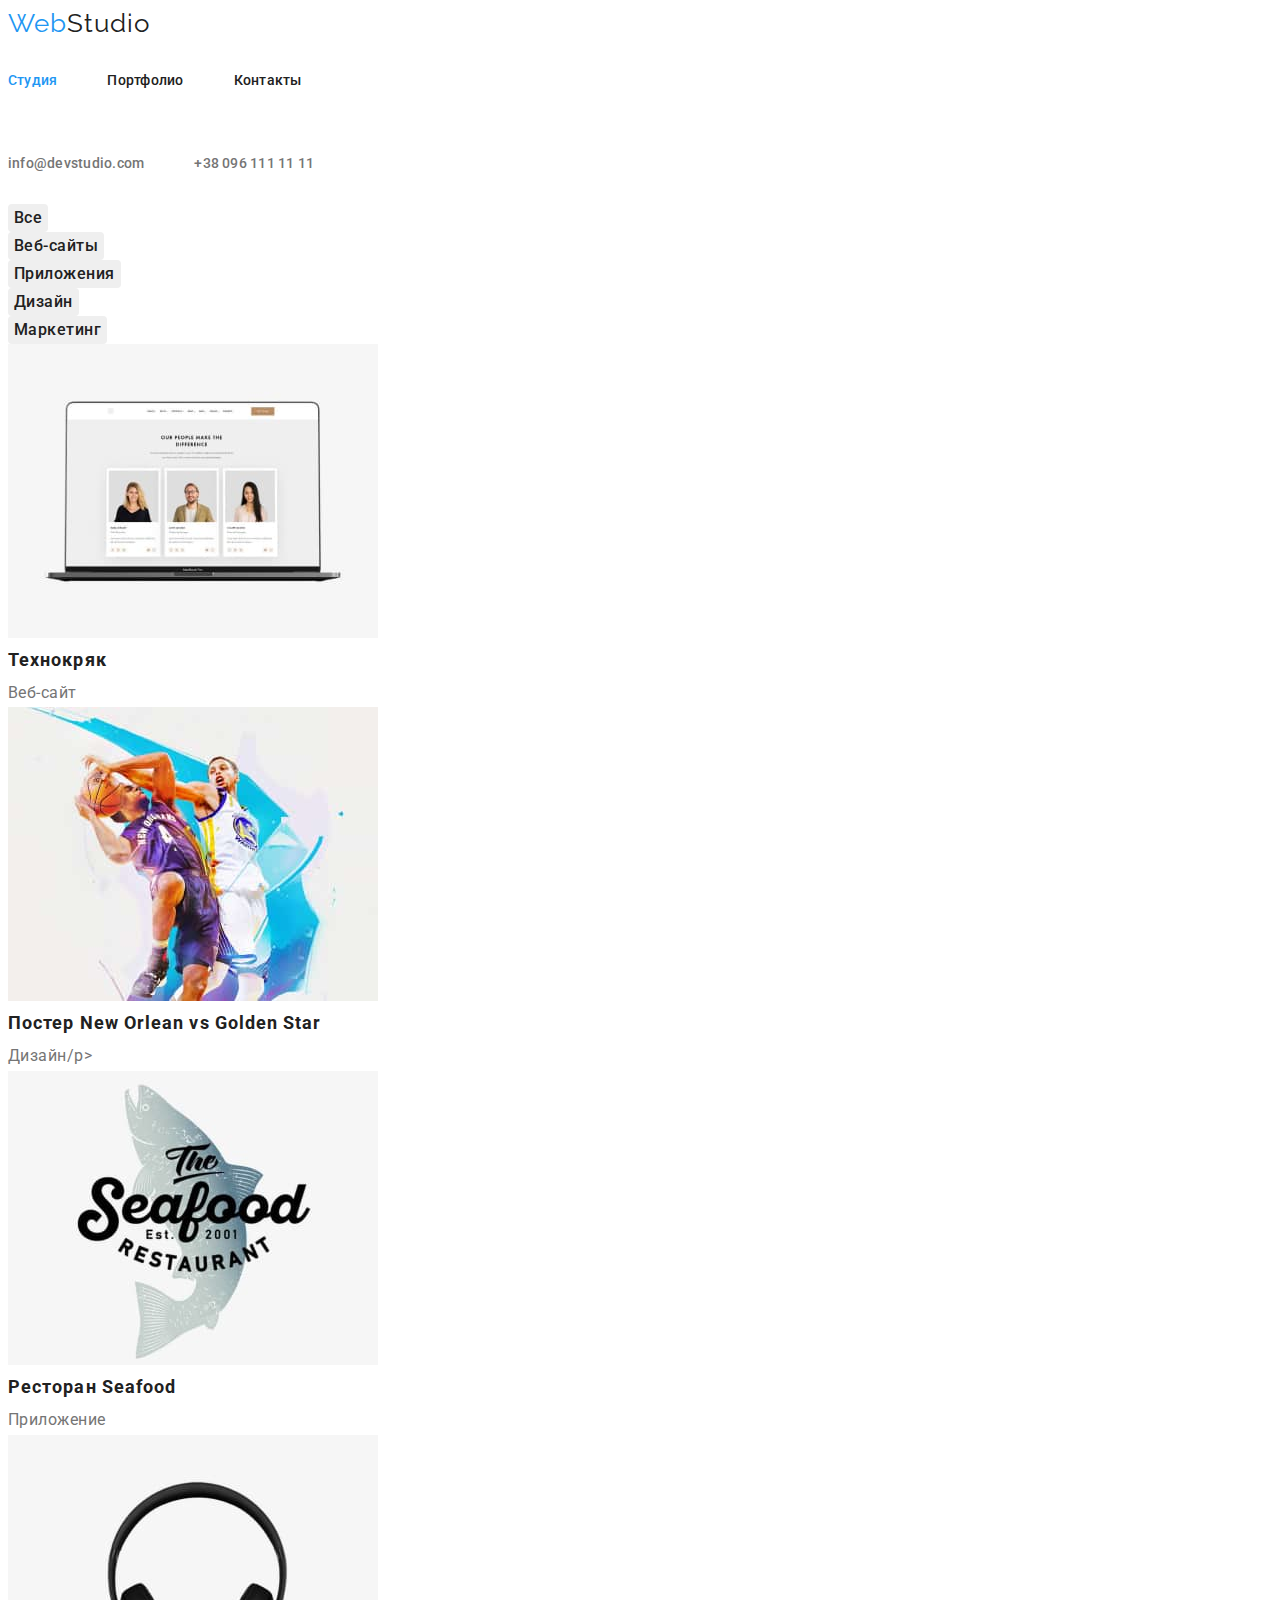
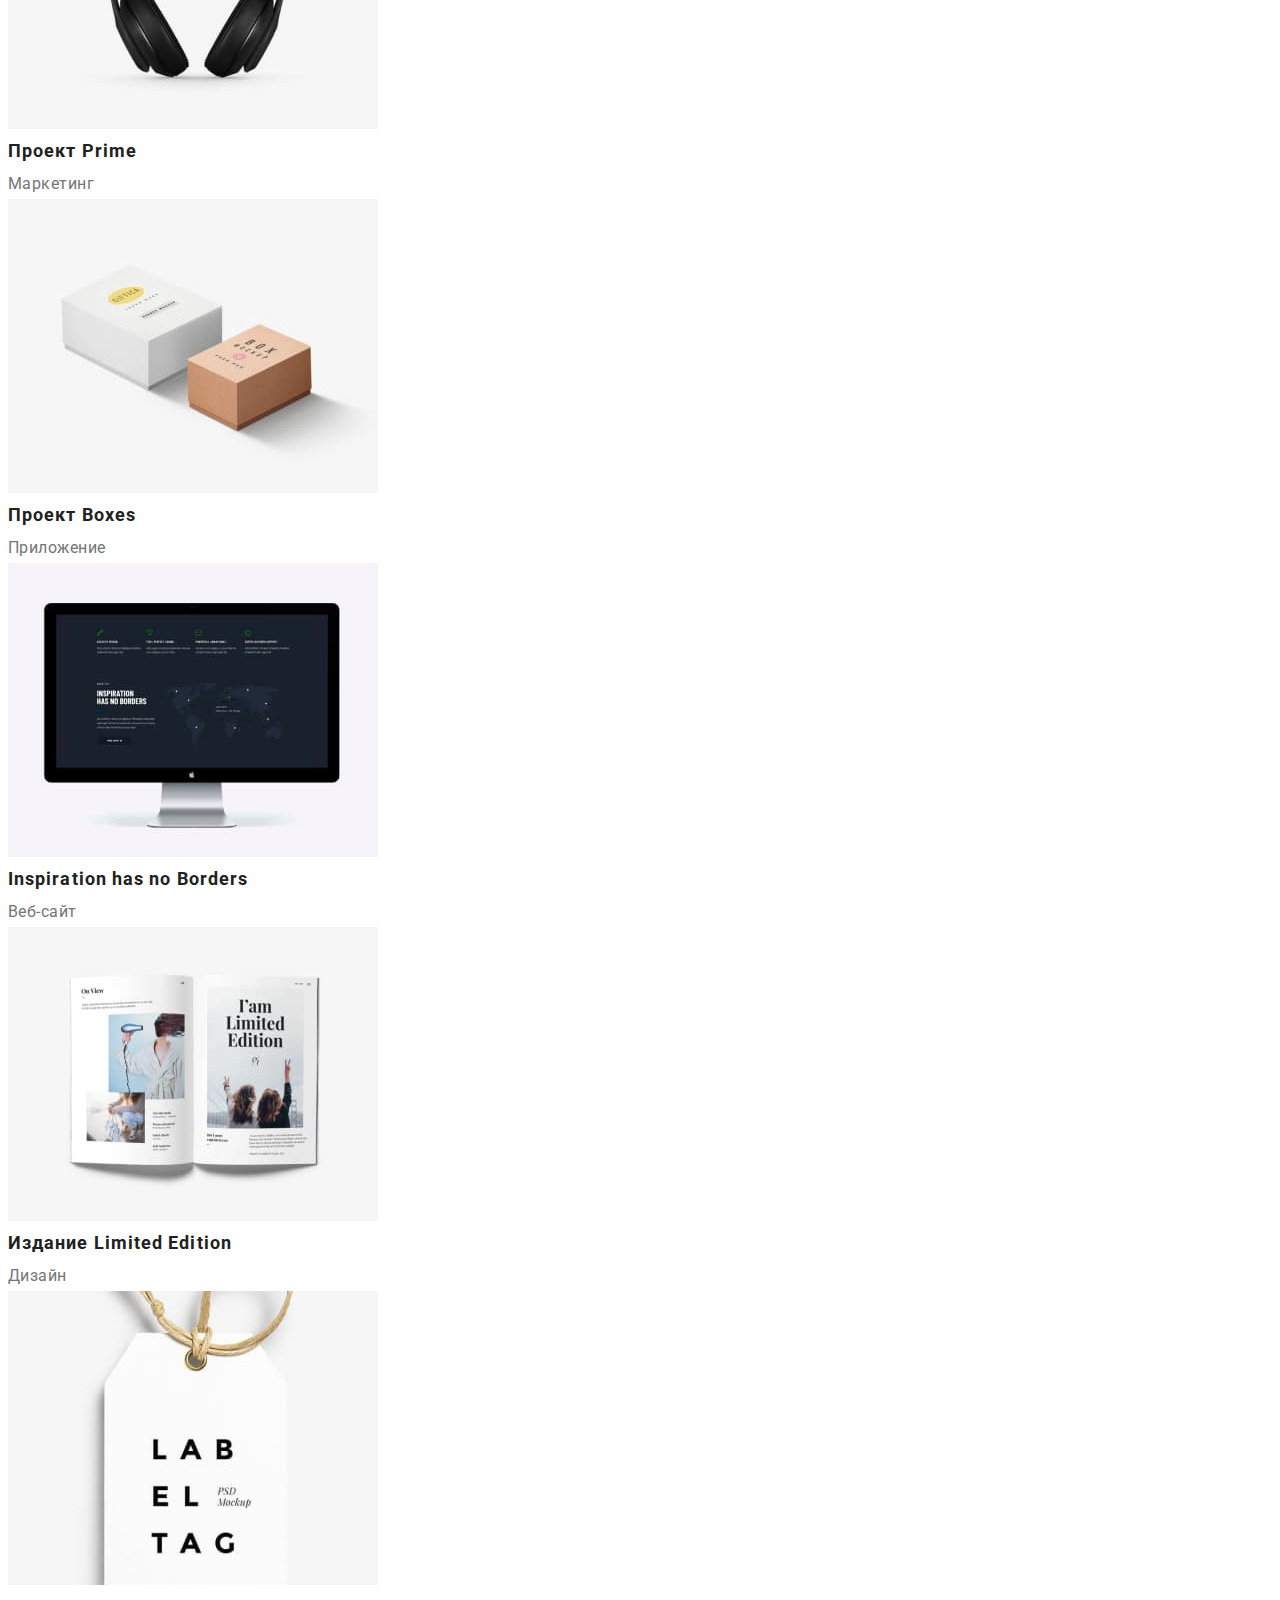
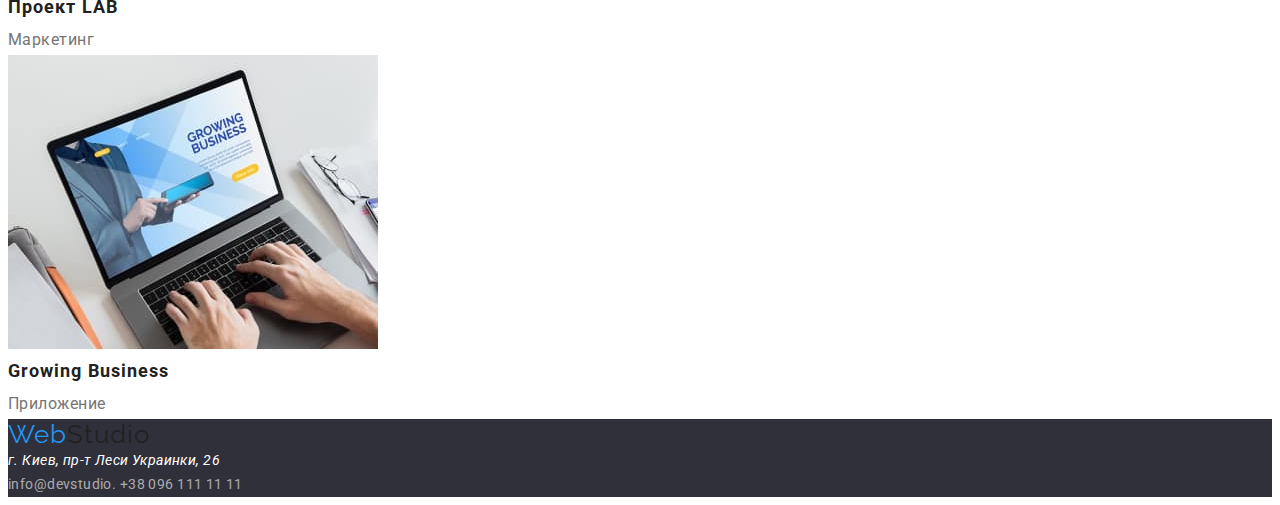
==== portfolio.html @ 4e81f235 "позиционирует первые 2 секции" ====
<!DOCTYPE html>
<html lang="en">
  <head>
    <meta charset="UTF-8" />
    <meta name="viewport" content="width=device-width, initial-scale=1.0" />
    <title>portfolio</title>
    <link rel="preconnect" href="https://fonts.googleapis.com" />
    <link rel="preconnect" href="https://fonts.gstatic.com" crossorigin />
    <link
      href="https://fonts.googleapis.com/css2?family=Raleway:wght@700&family=Roboto:wght@400;500;700;900&display=swap"
      rel="stylesheet"
    />
    <link rel="stylesheet" href="./css/styles.css" />
  </head>
  <body>
    <!-- herder -->
    <header>
      <a href="" class="logo"><span class="logo-accent">Web</span>Studio</a>
      <ul class="nav-list">
        <li class="nav-item">
          <a href="./index.html" class="nav-link current">Студия</a>
        </li>
        <li class="nav-item">
          <a href="./portfolio.html" class="nav-link">Портфолио</a>
        </li>
        <li class="nav-item"><a href="" class="nav-link">Контакты</a></li>
      </ul>
      <ul class="contacts-list">
        <li class="contacts-item">
          <a href="mailto:info@devstudio.com" class="header-link"
            >info@devstudio.com</a
          >
        </li>
        <li class="contacts-item">
          <a href="tel:+380961111111" class="header-link">+38 096 111 11 11</a>
        </li>
      </ul>
    </header>
    <!-- button filter list -->
    <main>
      <section>
        <ul class="filter-btn-list">
          <li class="filter-btn-item">
            <button type="button" class="filter-btn">Все</button>
          </li>
          <li class="filter-btn-item">
            <button type="button" class="filter-btn">Веб-сайты</button>
          </li>
          <li class="filter-btn-item">
            <button type="button" class="filter-btn">Приложения</button>
          </li>
          <li class="filter-btn-item">
            <button type="button" class="filter-btn">Дизайн</button>
          </li>
          <li class="filter-btn-item">
            <button type="button" class="filter-btn">Маркетинг</button>
          </li>
        </ul>
        <!-- product of work -->
        <h1 hidden>product of work</h1>
        <ul class="product-list">
          <li class="product-item">
            <a href="" class="product-link"
              ><img
                class="product-img"
                src="./images/techno.jpg"
                alt="ноутбук с фотографиями"
                width="370"
              />
              <h2 class="product-title">Технокряк</h2>
              <p class="product-text">Веб-сайт</p></a
            >
          </li>
          <li class="product-item">
            <a href="" class="product-link">
              <img
                class="product-img"
                src="./images/poster.jpg"
                alt="постер с басскетболистами"
                width="370"
              />
              <h2 class="product-title">Постер New Orlean vs Golden Star</h2>
              <p class="product-text">Дизайн/p></p></a
            >
          </li>

          <li class="product-item">
            <a href="" class="product-link">
              <img
                class="product-img"
                src="./images/seafood.jpg"
                alt="логотип рессторана"
                width="370"
              />
              <h2 class="product-title">Ресторан Seafood</h2>
              <p class="product-text">Приложение</p></a
            >
          </li>
          <li class="product-item">
            <a href="" class="product-link">
              <img
                class="product-img"
                src="./images/prime.jpg"
                alt="наушники"
                width="370"
              />
              <h2 class="product-title">Проект Prime</h2>
              <p class="product-text">Маркетинг</p></a
            >
          </li>
          <li class="product-item">
            <a href="" class="product-link"
              ><img
                class="product-img"
                src="./images/boxes.jpg"
                alt="картонные коробки"
                width="370"
              />
              <h2 class="product-title">Проект Boxes</h2>
              <p class="product-text">Приложение</p></a
            >
          </li>
          <li class="product-item">
            <a href="" class="product-link">
              <img
                class="product-img"
                src="./images/inspiration.jpg"
                alt="монитор"
                width="370"
              />
              <h2 class="product-title" lang="en">
                Inspiration has no Borders
              </h2>
              <p class="product-text">Веб-сайт</p></a
            >
          </li>
          <li class="product-item">
            <a href="" class="product-link"
              ><img
                class="product-img"
                src="./images/limited.jpg"
                alt="разворот книги"
                width="370"
              />
              <h2 class="product-title">Издание Limited Edition</h2>
              <p class="product-text">Дизайн</p></a
            >
          </li>
          <li class="product-item">
            <a href="" class="product-link"
              ><img
                class="product-img"
                src="./images/lab.jpg"
                alt="стикер"
                width="370"
              />
              <h2 class="product-title">Проект LAB</h2>
              <p class="product-text">Маркетинг</p></a
            >
          </li>
          <li class="product-item">
            <a href="" class="product-link">
              <img
                class="product-img"
                src="./images/busines.jpg"
                alt="ноутбук"
                width="370"
              />
              <h2 class="product-title" lang="en">Growing Business</h2>
              <p class="product-text">Приложение</p></a
            >
          </li>
        </ul>
      </section>
    </main>

    <!-- footer -->
    <footer class="footer">
      <a href="" class="logo"><span class="logo-accent">Web</span>Studio </a>
      <address class="footer-address">
        г. Киев, пр-т Леси Украинки, 26 <br />
        <a href="mailto:info@devstudio.com" class="footer-mail"
          >info@devstudio.</a
        >
        <a href="tel:+380961111111" class="footer-tel">+38 096 111 11 11</a>
      </address>
    </footer>
  </body>
</html>
---- css/styles.css ----
:root {
  --text-primary: #757575;
  --text-title-color: #212121;
  --accent-color: #2196f3;
  --primary-white-color: #ffffff;

  --primary-font: "Roboto";
  --secondary-font: "Raleway";
}

body {
  font-family: "Roboto", sans-serif;
  background-color: #ffffff;
  color: var(--text-title-color);
}

h1,
h2,
h3,
h4,
h5,
h6,
p,
ul {
  margin: 0;
  padding: 0;
}

ul,
ol {
  list-style: none;
}

a {
  text-decoration: none;
}

.container {
  width: 1200px;
  margin-left: auto;
  margin-right: auto;
  padding-left: 15px;
  padding-right: 15px;
  /* outline: 1px solid tomato; */
}

.section {
  padding-top: 94px;
  padding-bottom: 94px;

  margin-left: auto;
  margin-right: auto;
  outline: 1px solid green;
}

button {
  cursor: pointer;
  border: none;
}

/* header */
.header {
  display: flex;
  align-items: center;
}

.logo {
  color: var(--text-title-color);
  font-family: var(--secondary-font);
  font-size: 26px;
  letter-spacing: 0.04em;
  margin-right: 93px;
}

.logo-accent {
  color: var(--accent-color);
}

.nav-list {
  display: flex;
}

.nav-item:not(:last-child) {
  margin-right: 50px;
}

.nav-item {
  padding-top: 32px;
  padding-bottom: 32px;
}

.nav-link,
.header-link {
  color: var(--text-title-color);
  font-size: 14px;
  font-weight: 500;
  line-height: normal;
  letter-spacing: 0.017em;
  padding-top: 32px;
  padding-bottom: 32px;
}

.nav-link:hover,
.nav-link:focus {
  color: var(--accent-color);
}

.nav-link.current {
  color: var(--accent-color);
}

.header-link:hover,
.header-link:focus {
  color: var(--accent-color);
}

.header-link {
  color: var(--text-primary);
}

.contacts-list {
  display: flex;
  margin-left: auto;
}

.contacts-item:not(:last-child) {
  margin-right: 50px;
}

.contacts-item {
  padding-top: 32px;
  padding-bottom: 32px;
}

/* HERO */
.hero-section {
  background-color: #2f303a;
  text-align: center;
  padding: 200px 0;
}

.hero-btn {
  color: var(--primary-white-color);
  border-radius: 4px;
  background-color: var(--accent-color);
  box-shadow: 0px 4px 4px 0px rgba(0, 0, 0, 0.15);


  text-align: center;
  font-family: Roboto;
  font-size: 16px;
  line-height: 1.8;
  letter-spacing: 0.06em;
  min-width: 200px;
  min-height: 50px;
}

.hero-title {
  color: var(--primary-white-color);
  text-align: center;
  font-size: 44px;
  font-weight: 900;
  line-height: 1.36;
  letter-spacing: 0.06em;
  text-transform: uppercase;
  margin-bottom: 30px;
}
/* advantages */

.advantages-title {
  color: var(--text-title-color);
  font-size: 14px;
  line-height: normal;
  letter-spacing: 0.03em;
  text-transform: uppercase;
}

.advantages-text {
  color: var(--text-primary);
  font-size: 14px;
  line-height: 1.71; /* 171.429% */
  letter-spacing: 0.03em;
}

/* examples of work */

.examples-title {
  color: var(--text-title-color);
  text-align: center;
  font-size: 36px;
  font-weight: 700;
  line-height: normal;
  letter-spacing: 1.08px;
}
/* our team */

.team-title {
  color: var(--text-title-color);
  text-align: center;
  font-size: 36px;
  line-height: normal;
  letter-spacing: 0.06em;
}

.member-name {
  color: var(--text-title-color);
  text-align: center;
  font-size: 16px;
  font-weight: 500;
  line-height: normal;
  letter-spacing: 0.03em;
}

.member-position {
  color: var(--text-primary);
  text-align: center;
  font-size: 16px;
  font-weight: 400;
  line-height: normal;
  letter-spacing: 0.03em;
}

/* footer */
.footer {
  background-color: #2f303a;
}

.footer-address {
  color: var(--primary-white-color);
  font-size: 14px;
  line-height: 1.71; /* 171.429% */
  letter-spacing: 0.03em;
}

.footer-mail,
.footer-tel {
  color: rgba(255, 255, 255, 0.6);
  font-size: 14px;
  font-style: normal;
  font-weight: 400;
  line-height: 1.71; /* 171.429% */
  letter-spacing: 0.03em;
}

/* !!!!!!!!!PORTFOLIO!!!!!!!!! */

.filter-btn {
  color: var(--text-title-color);
  border-radius: 4px;
  text-align: center;
  font-family: Roboto;
  font-size: 16px;
  font-style: normal;
  font-weight: 500;
  line-height: 1.62; /* 162.5% */
  letter-spacing: 0.03em;
}

.filter-btn:hover,
.filter-btn:focus {
  color: var(--primary-white-color);
  background-color: var(--accent-color);
}

.product-title {
  color: var(--text-title-color);
  font-size: 18px;
  line-height: 2; /* 200% */
  letter-spacing: 0.06em;
}

.product-text {
  color: var(--text-primary);
  font-size: 16px;
  line-height: 1.87; /* 187.5% */
  letter-spacing: 0.03em;
}
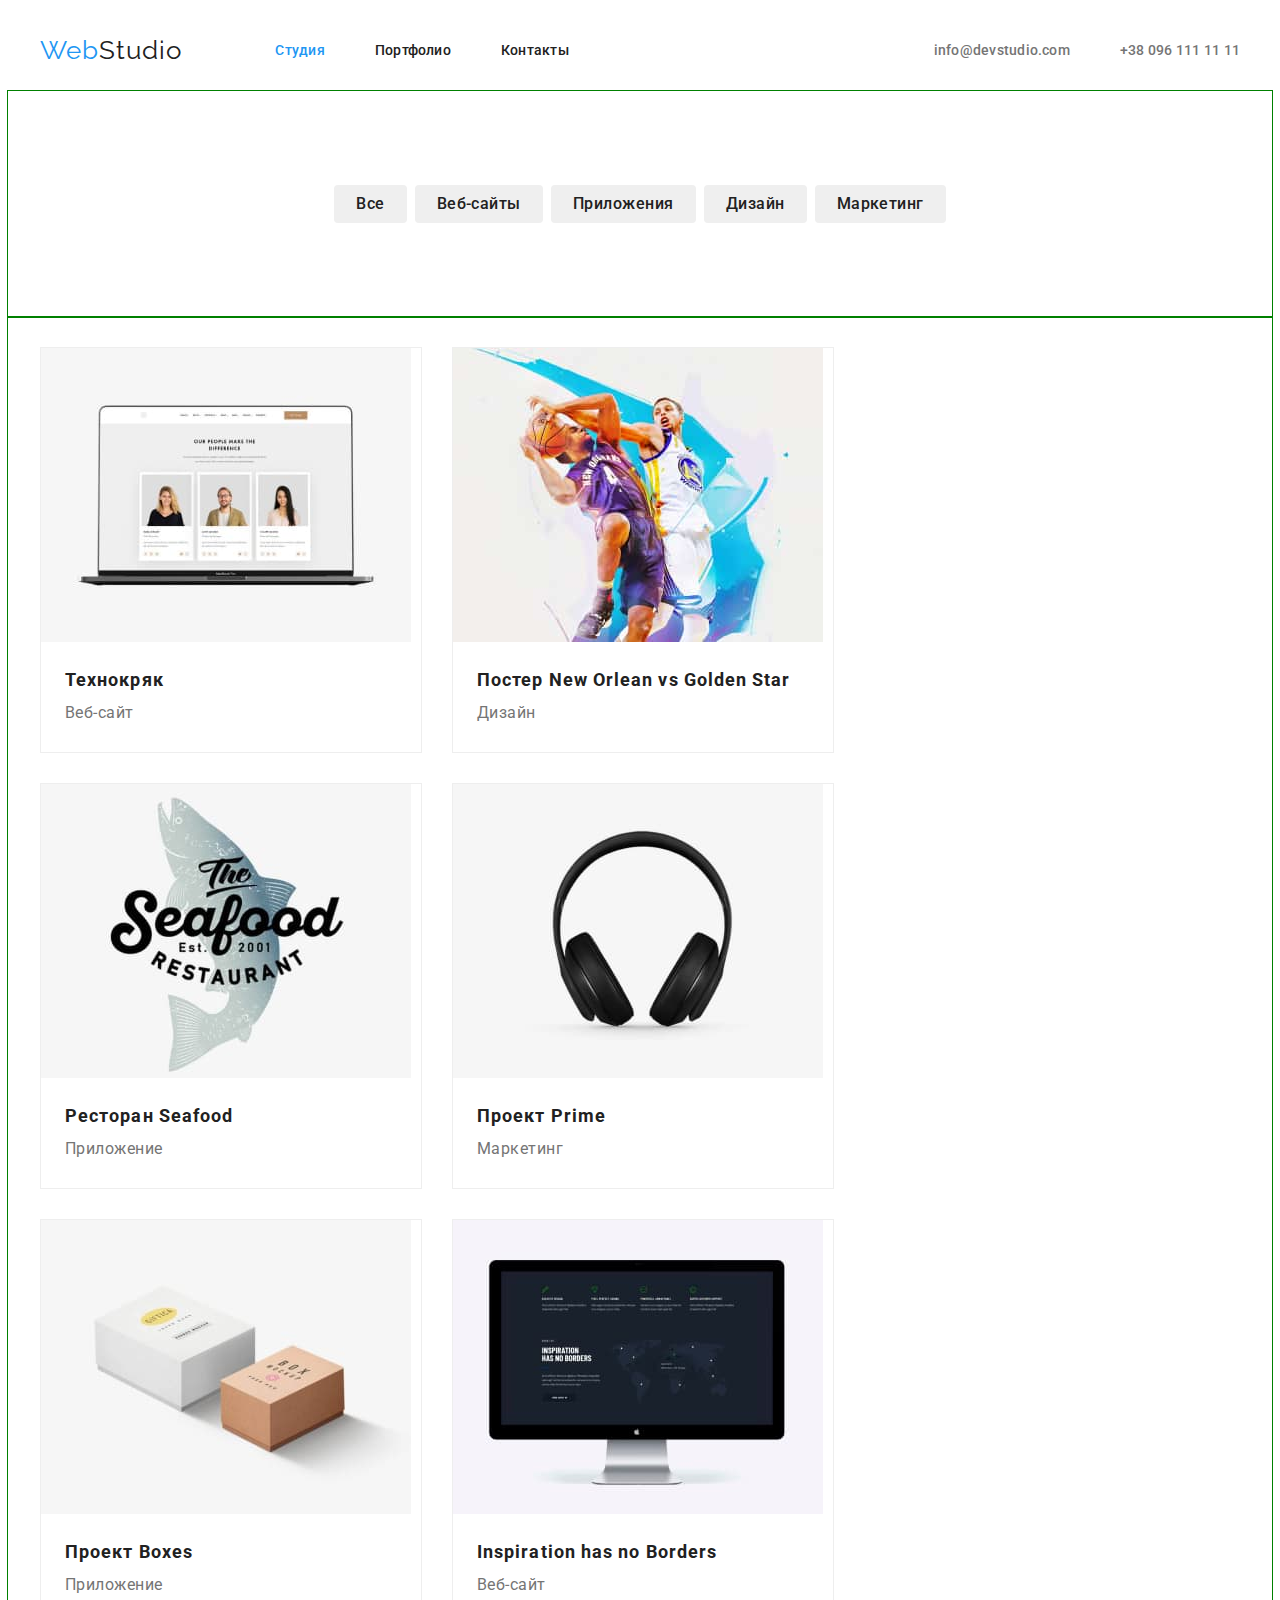
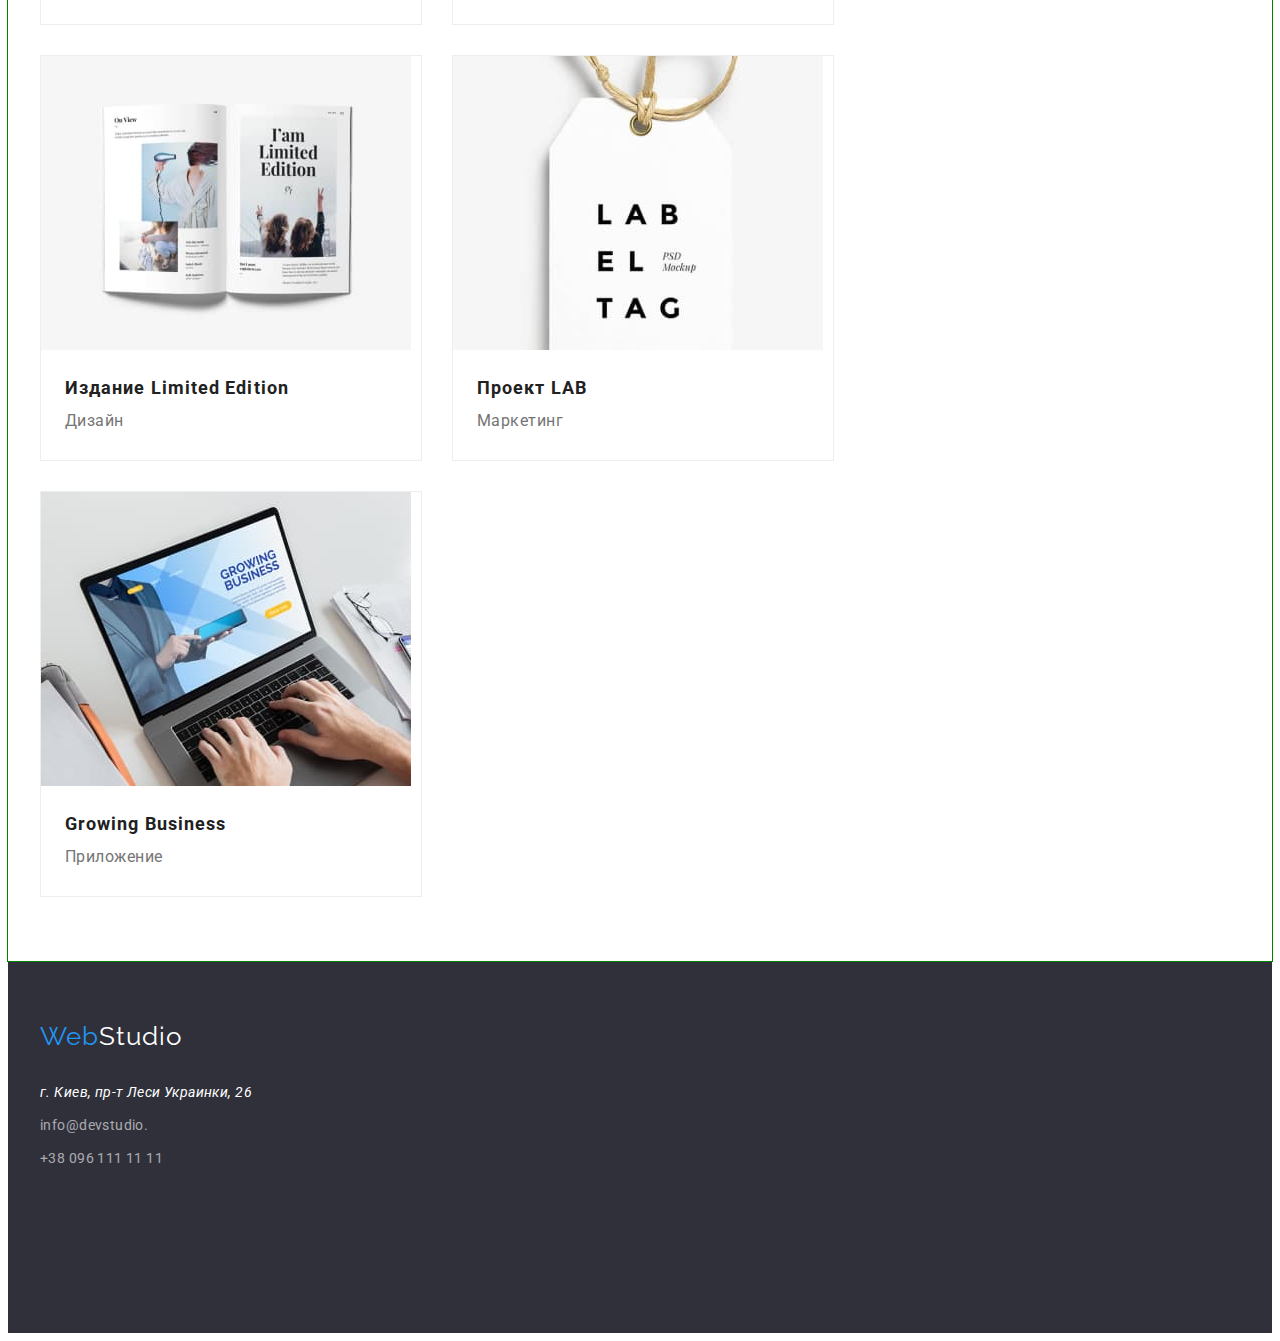
==== commit 1735d8a3: "позиционирует елементы страници портфолио" ====
--- a/portfolio.html
+++ b/portfolio.html
@@ -1,189 +1,275 @@
 <!DOCTYPE html>
-<html lang="en">
+<html lang="ru">
   <head>
     <meta charset="UTF-8" />
     <meta name="viewport" content="width=device-width, initial-scale=1.0" />
-    <title>portfolio</title>
+    <title>Document</title>
     <link rel="preconnect" href="https://fonts.googleapis.com" />
     <link rel="preconnect" href="https://fonts.gstatic.com" crossorigin />
     <link
       href="https://fonts.googleapis.com/css2?family=Raleway:wght@700&family=Roboto:wght@400;500;700;900&display=swap"
       rel="stylesheet"
     />
+    <link
+      rel="stylesheet"
+      href="https://cdnjs.cloudflare.com/ajax/libs/modern-normalize/1.1.0/modern-normalize.min.css"
+      integrity="sha512-wpPYUAdjBVSE4KJnH1VR1HeZfpl1ub8YT/NKx4PuQ5NmX2tKuGu6U/JRp5y+Y8XG2tV+wKQpNHVUX03MfMFn9Q=="
+      crossorigin="anonymous"
+      referrerpolicy="no-referrer"
+    />
     <link rel="stylesheet" href="./css/styles.css" />
   </head>
   <body>
     <!-- herder -->
     <header>
-      <a href="" class="logo"><span class="logo-accent">Web</span>Studio</a>
-      <ul class="nav-list">
-        <li class="nav-item">
-          <a href="./index.html" class="nav-link current">Студия</a>
-        </li>
-        <li class="nav-item">
-          <a href="./portfolio.html" class="nav-link">Портфолио</a>
-        </li>
-        <li class="nav-item"><a href="" class="nav-link">Контакты</a></li>
-      </ul>
-      <ul class="contacts-list">
-        <li class="contacts-item">
-          <a href="mailto:info@devstudio.com" class="header-link"
-            >info@devstudio.com</a
-          >
-        </li>
-        <li class="contacts-item">
-          <a href="tel:+380961111111" class="header-link">+38 096 111 11 11</a>
-        </li>
-      </ul>
+      <div class="container header">
+        <a href="" class="logo"><span class="logo-accent">Web</span>Studio</a>
+        <ul class="nav-list">
+          <li class="nav-item">
+            <a href="./index.html" class="nav-link current">Студия</a>
+          </li>
+          <li class="nav-item">
+            <a href="./portfolio.html" class="nav-link">Портфолио</a>
+          </li>
+          <li class="nav-item"><a href="" class="nav-link">Контакты</a></li>
+        </ul>
+        <ul class="contacts-list">
+          <li class="contacts-item">
+            <a href="mailto:info@devstudio.com" class="header-link"
+              >info@devstudio.com</a
+            >
+          </li>
+          <li class="contacts-item">
+            <a href="tel:+380961111111" class="header-link"
+              >+38 096 111 11 11</a
+            >
+          </li>
+        </ul>
+      </div>
     </header>
     <!-- button filter list -->
     <main>
-      <section>
-        <ul class="filter-btn-list">
-          <li class="filter-btn-item">
-            <button type="button" class="filter-btn">Все</button>
-          </li>
-          <li class="filter-btn-item">
-            <button type="button" class="filter-btn">Веб-сайты</button>
-          </li>
-          <li class="filter-btn-item">
-            <button type="button" class="filter-btn">Приложения</button>
-          </li>
-          <li class="filter-btn-item">
-            <button type="button" class="filter-btn">Дизайн</button>
-          </li>
-          <li class="filter-btn-item">
-            <button type="button" class="filter-btn">Маркетинг</button>
-          </li>
-        </ul>
-        <!-- product of work -->
-        <h1 hidden>product of work</h1>
-        <ul class="product-list">
-          <li class="product-item">
-            <a href="" class="product-link"
-              ><img
-                class="product-img"
-                src="./images/techno.jpg"
-                alt="ноутбук с фотографиями"
-                width="370"
-              />
-              <h2 class="product-title">Технокряк</h2>
-              <p class="product-text">Веб-сайт</p></a
-            >
-          </li>
-          <li class="product-item">
-            <a href="" class="product-link">
-              <img
-                class="product-img"
-                src="./images/poster.jpg"
-                alt="постер с басскетболистами"
-                width="370"
-              />
-              <h2 class="product-title">Постер New Orlean vs Golden Star</h2>
-              <p class="product-text">Дизайн/p></p></a
-            >
-          </li>
-
-          <li class="product-item">
-            <a href="" class="product-link">
-              <img
-                class="product-img"
-                src="./images/seafood.jpg"
-                alt="логотип рессторана"
-                width="370"
-              />
-              <h2 class="product-title">Ресторан Seafood</h2>
-              <p class="product-text">Приложение</p></a
-            >
-          </li>
-          <li class="product-item">
-            <a href="" class="product-link">
-              <img
-                class="product-img"
-                src="./images/prime.jpg"
-                alt="наушники"
-                width="370"
-              />
-              <h2 class="product-title">Проект Prime</h2>
-              <p class="product-text">Маркетинг</p></a
-            >
-          </li>
-          <li class="product-item">
-            <a href="" class="product-link"
-              ><img
-                class="product-img"
-                src="./images/boxes.jpg"
-                alt="картонные коробки"
-                width="370"
-              />
-              <h2 class="product-title">Проект Boxes</h2>
-              <p class="product-text">Приложение</p></a
-            >
-          </li>
-          <li class="product-item">
-            <a href="" class="product-link">
-              <img
-                class="product-img"
-                src="./images/inspiration.jpg"
-                alt="монитор"
-                width="370"
-              />
-              <h2 class="product-title" lang="en">
-                Inspiration has no Borders
-              </h2>
-              <p class="product-text">Веб-сайт</p></a
-            >
-          </li>
-          <li class="product-item">
-            <a href="" class="product-link"
-              ><img
-                class="product-img"
-                src="./images/limited.jpg"
-                alt="разворот книги"
-                width="370"
-              />
-              <h2 class="product-title">Издание Limited Edition</h2>
-              <p class="product-text">Дизайн</p></a
-            >
-          </li>
-          <li class="product-item">
-            <a href="" class="product-link"
-              ><img
-                class="product-img"
-                src="./images/lab.jpg"
-                alt="стикер"
-                width="370"
-              />
-              <h2 class="product-title">Проект LAB</h2>
-              <p class="product-text">Маркетинг</p></a
-            >
-          </li>
-          <li class="product-item">
-            <a href="" class="product-link">
-              <img
-                class="product-img"
-                src="./images/busines.jpg"
-                alt="ноутбук"
-                width="370"
-              />
-              <h2 class="product-title" lang="en">Growing Business</h2>
-              <p class="product-text">Приложение</p></a
-            >
-          </li>
-        </ul>
+      <section class="section">
+        <div class="container">
+          <ul class="filter-btn-list">
+            <li class="filter-btn-item">
+              <button type="button" class="filter-btn">Все</button>
+            </li>
+            <li class="filter-btn-item">
+              <button type="button" class="filter-btn">Веб-сайты</button>
+            </li>
+            <li class="filter-btn-item">
+              <button type="button" class="filter-btn">Приложения</button>
+            </li>
+            <li class="filter-btn-item">
+              <button type="button" class="filter-btn">Дизайн</button>
+            </li>
+            <li class="filter-btn-item">
+              <button type="button" class="filter-btn">Маркетинг</button>
+            </li>
+          </ul>
+        </div>
+      </section>
+      <!-- product of work -->
+      <section class="section section-product-work">
+        <div class="container">
+          <h1 hidden>product of work</h1>
+          <ul class="product-list">
+            <li class="product-item">
+              <article class="product-card">
+                <a href="" class="product-link">
+                  <div class="product-card-thumb">
+                    <img
+                      class="product-img"
+                      src="./images/techno.jpg"
+                      alt="ноутбук с фотографиями"
+                      width="370"
+                    />
+                  </div>
+                  <div class="product-text-container">
+                    <h2 class="product-title">Технокряк</h2>
+                    <p class="product-text">Веб-сайт</p>
+                  </div>
+                </a>
+              </article>
+            </li>
+            <li class="product-item">
+              <article class="product-card">
+                <a href="" class="product-link">
+                  <div class="product-card-thumb">
+                    <img
+                      class="product-img"
+                      src="./images/poster.jpg"
+                      alt="ноутбук с фотографиями"
+                      width="370"
+                    />
+                  </div>
+                  <div class="product-text-container">
+                    <h2 class="product-title">
+                      Постер New Orlean vs Golden Star
+                    </h2>
+                    <p class="product-text">Дизайн</p>
+                  </div>
+                </a>
+              </article>
+            </li>
+            <li class="product-item">
+              <article class="product-card">
+                <a href="" class="product-link">
+                  <div class="product-card-thumb">
+                    <img
+                      class="product-img"
+                      src="./images/seafood.jpg"
+                      alt="ноутбук с фотографиями"
+                      width="370"
+                    />
+                  </div>
+                  <div class="product-text-container">
+                    <h2 class="product-title">Ресторан Seafood</h2>
+                    <p class="product-text">Приложение</p>
+                  </div>
+                </a>
+              </article>
+            </li>
+
+            <li class="product-item">
+              <article class="product-card">
+                <a href="" class="product-link">
+                  <div class="product-card-thumb">
+                    <img
+                      class="product-img"
+                      src="./images/prime.jpg"
+                      alt="ноутбук с фотографиями"
+                      width="370"
+                    />
+                  </div>
+                  <div class="product-text-container">
+                    <h2 class="product-title">Проект Prime</h2>
+                    <p class="product-text">Маркетинг</p>
+                  </div>
+                </a>
+              </article>
+            </li>
+
+            <li class="product-item">
+              <article class="product-card">
+                <a href="" class="product-link">
+                  <div class="product-card-thumb">
+                    <img
+                      class="product-img"
+                      src="./images/boxes.jpg"
+                      alt="ноутбук с фотографиями"
+                      width="370"
+                    />
+                  </div>
+                  <div class="product-text-container">
+                    <h2 class="product-title">Проект Boxes</h2>
+                    <p class="product-text">Приложение</p>
+                  </div>
+                </a>
+              </article>
+            </li>
+
+
+            <li class="product-item">
+              <article class="product-card">
+                <a href="" class="product-link">
+                  <div class="product-card-thumb">
+                    <img
+                      class="product-img"
+                      src="./images/inspiration.jpg"
+                      alt="ноутбук с фотографиями"
+                      width="370"
+                    />
+                  </div>
+                  <div class="product-text-container">
+                    <h2 class="product-title" lang="en">
+                      Inspiration has no Borders
+                    </h2>
+                    <p class="product-text">Веб-сайт</p>
+                  </div>
+                </a>
+              </article>
+            </li>
+
+            <li class="product-item">
+              <article class="product-card">
+                <a href="" class="product-link">
+                  <div class="product-card-thumb">
+                    <img
+                      class="product-img"
+                      src="./images/limited.jpg"
+                      alt="ноутбук с фотографиями"
+                      width="370"
+                    />
+                  </div>
+                  <div class="product-text-container">
+                    <h2 class="product-title">Издание Limited Edition</h2>
+                    <p class="product-text">Дизайн</p>
+                  </div>
+                </a>
+              </article>
+            </li>
+
+            <li class="product-item">
+              <article class="product-card">
+                <a href="" class="product-link">
+                  <div class="product-card-thumb">
+                    <img
+                      class="product-img"
+                      src="./images/lab.jpg"
+                      alt="ноутбук с фотографиями"
+                      width="370"
+                    />
+                  </div>
+                  <div class="product-text-container">
+                    <h2 class="product-title">Проект LAB</h2>
+                    <p class="product-text">Маркетинг</p>
+                  </div>
+                </a>
+              </article>
+            </li>
+
+            <li class="product-item">
+              <article class="product-card">
+                <a href="" class="product-link">
+                  <div class="product-card-thumb">
+                    <img
+                      class="product-img"
+                      src="./images/busines.jpg"
+                      alt="ноутбук с фотографиями"
+                      width="370"
+                    />
+                  </div>
+                  <div class="product-text-container">
+                    <h2 class="product-title" lang="en">Growing Business</h2>
+                    <p class="product-text">Приложение</p>
+                  </div>
+                </a>
+              </article>
+            </li>
+          </ul>
+        </div>
       </section>
     </main>
 
     <!-- footer -->
     <footer class="footer">
-      <a href="" class="logo"><span class="logo-accent">Web</span>Studio </a>
-      <address class="footer-address">
-        г. Киев, пр-т Леси Украинки, 26 <br />
-        <a href="mailto:info@devstudio.com" class="footer-mail"
-          >info@devstudio.</a
-        >
-        <a href="tel:+380961111111" class="footer-tel">+38 096 111 11 11</a>
-      </address>
+      <div class="container">
+        <a href="" class="logo"
+          ><span class="logo-accent">Web</span
+          ><span class="logo-accent-footer">Studio</span>
+        </a>
+        <address class="footer-address">
+          <div class="footer-address-container">
+            г. Киев, пр-т Леси Украинки, 26 <br />
+            <a href="mailto:info@devstudio.com" class="footer-mail"
+              >info@devstudio.</a
+            >
+            <a href="tel:+380961111111" class="footer-tel">+38 096 111 11 11</a>
+          </div>
+        </address>
+      </div>
     </footer>
   </body>
 </html>
--- a/css/styles.css
+++ b/css/styles.css
@@ -6,6 +6,8 @@
 
   --primary-font: "Roboto";
   --secondary-font: "Raleway";
+
+  --sat-gap: 30px;
 }
 
 body {
@@ -58,6 +60,11 @@
   border: none;
 }
 
+img {
+  display: block;
+  max-width: 100%;
+}
+
 /* header */
 .header {
   display: flex;
@@ -144,7 +151,6 @@
   border-radius: 4px;
   background-color: var(--accent-color);
   box-shadow: 0px 4px 4px 0px rgba(0, 0, 0, 0.15);
-
 
   text-align: center;
   font-family: Roboto;
@@ -167,12 +173,25 @@
 }
 /* advantages */
 
+.advantages-list {
+  display: flex;
+}
+
+.advantages-item {
+  max-width: 270px;
+}
+
+.advantages-item:not(:last-child) {
+  margin-right: 30px;
+}
+
 .advantages-title {
   color: var(--text-title-color);
   font-size: 14px;
   line-height: normal;
   letter-spacing: 0.03em;
   text-transform: uppercase;
+  margin-bottom: 10px;
 }
 
 .advantages-text {
@@ -184,44 +203,93 @@
 
 /* examples of work */
 
+.work-examples {
+  padding-top: 0;
+}
+
+.work-examples-list {
+  display: flex;
+  margin-right: calc(-1 * var(--sat-gap));
+  margin-top: calc(-1 * var(--sat-gap));
+}
+
 .examples-title {
   color: var(--text-title-color);
   text-align: center;
   font-size: 36px;
   font-weight: 700;
   line-height: normal;
-  letter-spacing: 1.08px;
+  letter-spacing: 0.03em;
+  margin-bottom: 50px;
+}
+
+.work-examples-item {
+  flex-basis: calc(100% / 3 - var(--sat-gap));
+  margin-right: var(--sat-gap);
+  margin-top: var(--sat-gap);
 }
 /* our team */
 
+.team {
+  background: #f5f4fa;
+}
+
 .team-title {
   color: var(--text-title-color);
   text-align: center;
   font-size: 36px;
   line-height: normal;
   letter-spacing: 0.06em;
+
+  margin-bottom: 50px;
+}
+
+.team-list {
+  display: flex;
+}
+
+.team-member:not(:last-child) {
+  margin-right: 30px;
+}
+
+.card {
+  width: 270px;
+  min-height: 368px;
+  border-radius: 0px 0px 4px 4px;
+  background: var(--primary-white-color);
+  box-shadow: 0px 2px 1px 0px rgba(0, 0, 0, 0.2),
+    0px 1px 1px 0px rgba(0, 0, 0, 0.14), 0px 1px 3px 0px rgba(0, 0, 0, 0.12);
+}
+
+.member-container {
+  padding-top: 30px;
+  padding-bottom: 30px;
 }
 
 .member-name {
-  color: var(--text-title-color);
-  text-align: center;
   font-size: 16px;
   font-weight: 500;
   line-height: normal;
   letter-spacing: 0.03em;
+  margin-bottom: 10px;
+  text-align: center;
+  color: var(--text-title-color);
 }
 
 .member-position {
+  font-size: 16px;
+  font-weight: 400;
+  line-height: normal;
+  letter-spacing: 0.03em;
+  text-align: center;
   color: var(--text-primary);
-  text-align: center;
-  font-size: 16px;
-  font-weight: 400;
-  line-height: normal;
-  letter-spacing: 0.03em;
 }
 
 /* footer */
 .footer {
+  height: 252px;
+  padding-top: 60px;
+  padding-bottom: 60px;
   background-color: #2f303a;
 }
 
@@ -230,6 +298,16 @@
   font-size: 14px;
   line-height: 1.71; /* 171.429% */
   letter-spacing: 0.03em;
+  margin-top: 30px;
+}
+
+.logo-accent-footer {
+  color: var(--primary-white-color);
+}
+
+.footer-address-container {
+  display: flex;
+  flex-direction: column;
 }
 
 .footer-mail,
@@ -240,9 +318,23 @@
   font-weight: 400;
   line-height: 1.71; /* 171.429% */
   letter-spacing: 0.03em;
+  margin-top: 9px;
 }
 
 /* !!!!!!!!!PORTFOLIO!!!!!!!!! */
+
+.filter-btn-list {
+  display: flex;
+  justify-content: center;
+}
+
+.filter-btn {
+  padding: 6px 22px;
+}
+
+.filter-btn-item:not(:last-child) {
+  margin-right: 8px;
+}
 
 .filter-btn {
   color: var(--text-title-color);
@@ -262,6 +354,33 @@
   background-color: var(--accent-color);
 }
 
+/* !!!!!!!product of work!!!!!!! */
+
+.section-product-work {
+  padding-top: 0;
+}
+
+.product-list {
+  display: flex;
+  flex-wrap: wrap;
+  margin-right: calc(-1 * var(--sat-gap));
+  margin-bottom: calc(-1 * var(--sat-gap));
+}
+
+.product-item {
+  flex-basis: calc(100% / 3 - var(--sat-gap));
+  margin-right: var(--sat-gap);
+  margin-top: var(--sat-gap);
+  min-height: 404px;
+  width: 370px;
+  border: 1px solid #eee;
+  background: var(--primary-white-color);
+}
+
+.product-text-container {
+  padding: 20px 24px;
+}
+
 .product-title {
   color: var(--text-title-color);
   font-size: 18px;
